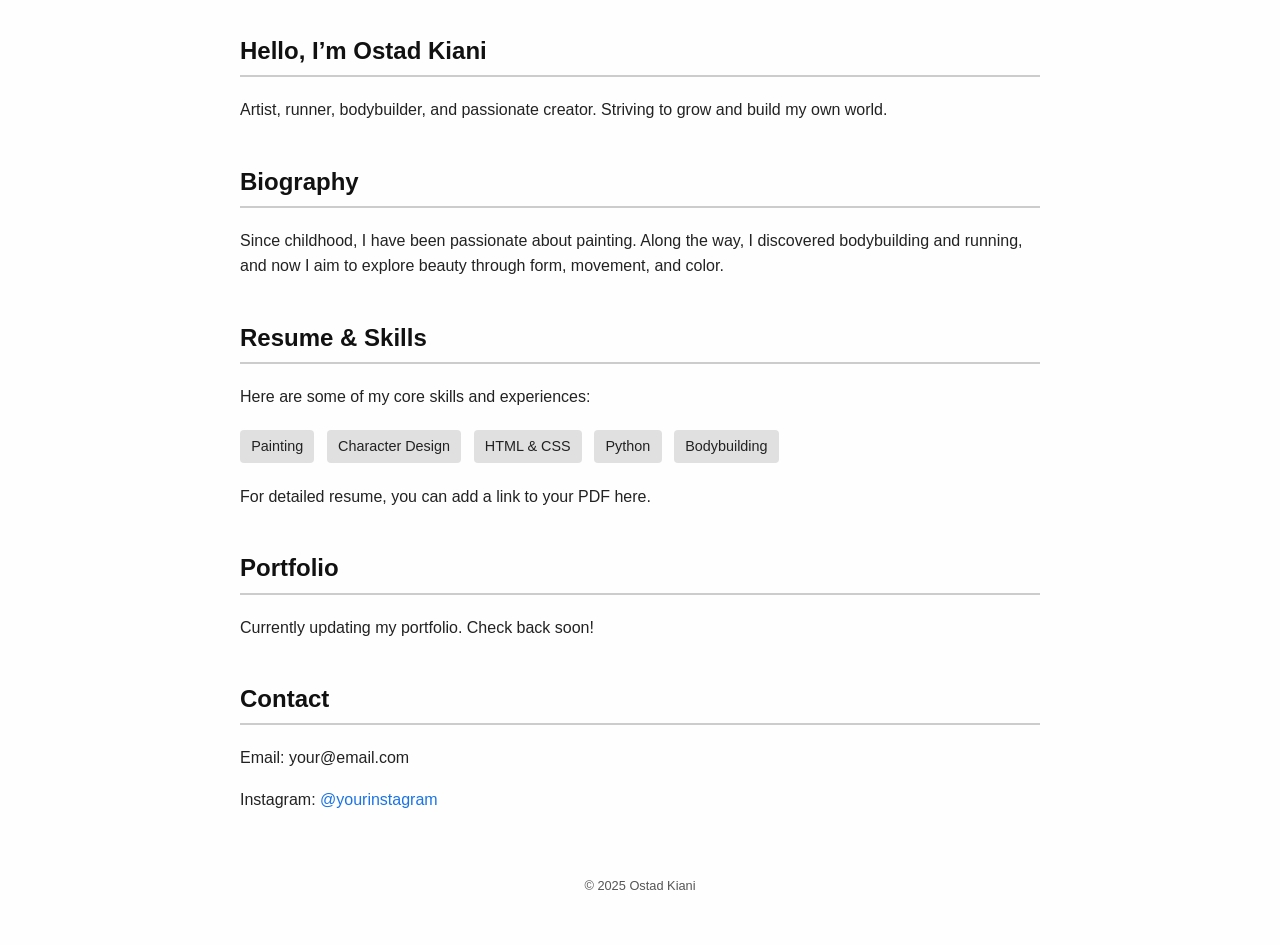
==== index.html.html @ 79afb845 "Add files via upload" ====
<!DOCTYPE html>
<html lang="en">
<head>
  <meta charset="UTF-8" />
  <meta name="viewport" content="width=device-width, initial-scale=1" />
  <title>Ostad Kiani | Personal Website</title>
  <style>
    body {
      font-family: 'Segoe UI', Tahoma, Geneva, Verdana, sans-serif;
      max-width: 800px;
      margin: 2rem auto;
      padding: 0 1rem;
      color: #222;
      background: #fefefe;
      line-height: 1.6;
    }
    h1, h2 {
      color: #111;
      border-bottom: 2px solid #ccc;
      padding-bottom: 0.3rem;
    }
    section {
      margin-bottom: 2.5rem;
    }
    .skills span {
      display: inline-block;
      background: #e0e0e0;
      margin: 0.3rem 0.5rem 0.3rem 0;
      padding: 0.3rem 0.7rem;
      border-radius: 4px;
      font-size: 0.9rem;
    }
    .portfolio img {
      max-width: 100%;
      border-radius: 6px;
      margin-bottom: 1rem;
      box-shadow: 0 2px 5px rgba(0,0,0,0.1);
    }
    a {
      color: #1a73e8;
      text-decoration: none;
    }
    a:hover {
      text-decoration: underline;
    }
    footer {
      text-align: center;
      font-size: 0.8rem;
      color: #555;
      margin-top: 4rem;
      padding-bottom: 1rem;
    }
  </style>
</head>
<body>

  <section id="intro">
    <h1>Hello, I’m Ostad Kiani</h1>
    <p>Artist, runner, bodybuilder, and passionate creator. Striving to grow and build my own world.</p>
  </section>

  <section id="bio">
    <h2>Biography</h2>
    <p>Since childhood, I have been passionate about painting. Along the way, I discovered bodybuilding and running, and now I aim to explore beauty through form, movement, and color.</p>
  </section>

  <section id="resume">
    <h2>Resume & Skills</h2>
    <p>Here are some of my core skills and experiences:</p>
    <div class="skills">
      <span>Painting</span>
      <span>Character Design</span>
      <span>HTML &amp; CSS</span>
      <span>Python</span>
      <span>Bodybuilding</span>
    </div>
    <p>For detailed resume, you can add a link to your PDF here.</p>
  </section>

  <section id="portfolio">
    <h2>Portfolio</h2>
    <p>Currently updating my portfolio. Check back soon!</p>
    <!-- Example of adding an image: 
    <img src="artwork1.jpg" alt="Portrait painting" /> 
    -->
  </section>

  <section id="contact">
    <h2>Contact</h2>
    <p>Email: your@email.com</p>
    <p>Instagram: <a href="https://instagram.com/yourinstagram" target="_blank">@yourinstagram</a></p>
  </section>

  <footer>
    &copy; 2025 Ostad Kiani
  </footer>

</body>
</html>
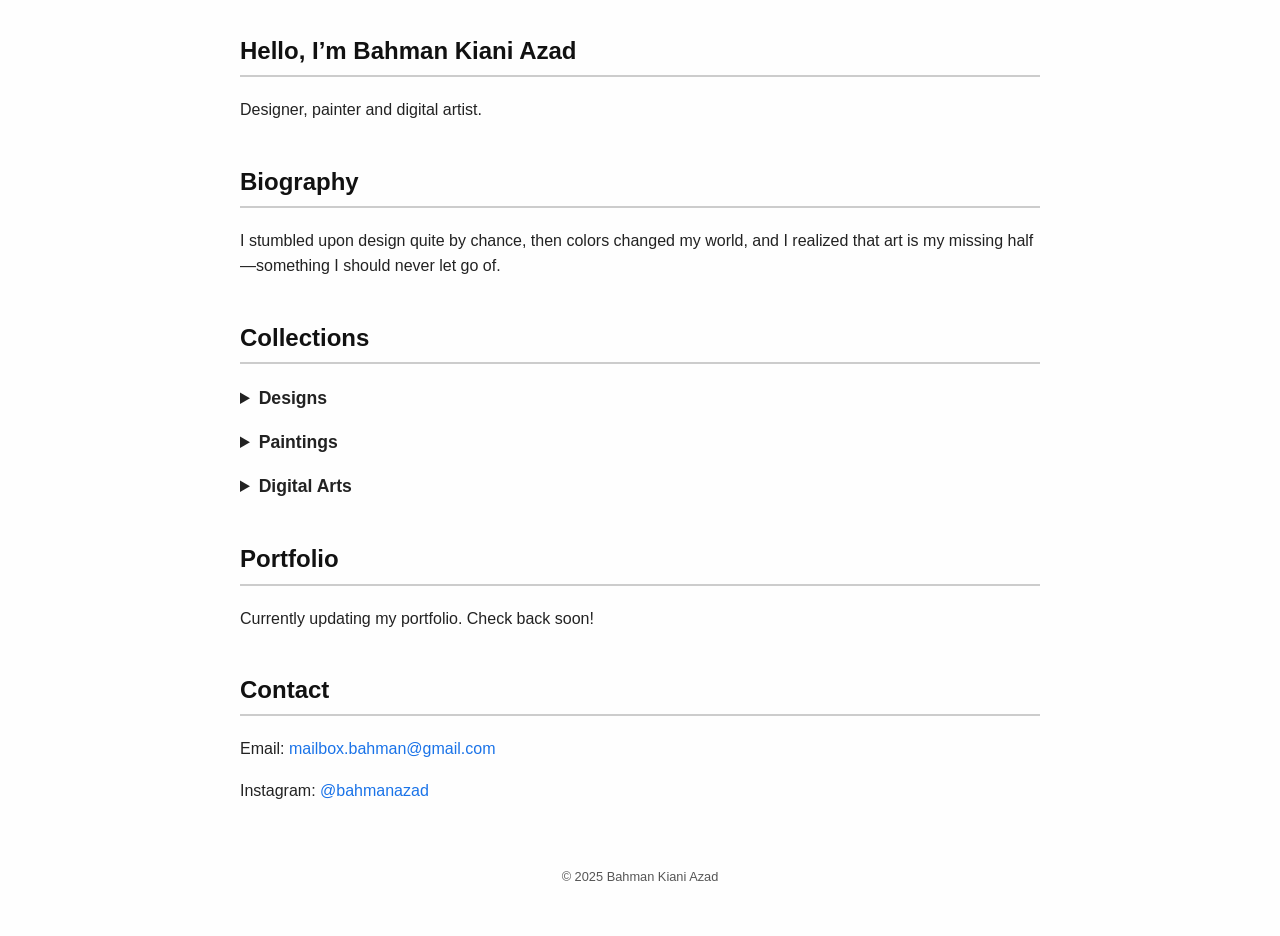
==== commit 13f55847: "Add files via upload" ====
--- a/index.html.html
+++ b/index.html.html
@@ -3,7 +3,7 @@
 <head>
   <meta charset="UTF-8" />
   <meta name="viewport" content="width=device-width, initial-scale=1" />
-  <title>Ostad Kiani | Personal Website</title>
+  <title>Bahman Kiani Azad | Personal Website</title>
   <style>
     body {
       font-family: 'Segoe UI', Tahoma, Geneva, Verdana, sans-serif;
@@ -43,6 +43,15 @@
     a:hover {
       text-decoration: underline;
     }
+    details {
+      margin-bottom: 1rem;
+      cursor: pointer;
+    }
+    summary {
+      font-weight: bold;
+      font-size: 1.1rem;
+      outline: none;
+    }
     footer {
       text-align: center;
       font-size: 0.8rem;
@@ -55,26 +64,32 @@
 <body>
 
   <section id="intro">
-    <h1>Hello, I’m Ostad Kiani</h1>
-    <p>Artist, runner, bodybuilder, and passionate creator. Striving to grow and build my own world.</p>
+    <h1>Hello, I’m Bahman Kiani Azad</h1>
+    <p>Designer, painter and digital artist.</p>
   </section>
 
   <section id="bio">
     <h2>Biography</h2>
-    <p>Since childhood, I have been passionate about painting. Along the way, I discovered bodybuilding and running, and now I aim to explore beauty through form, movement, and color.</p>
+    <p>I stumbled upon design quite by chance, then colors changed my world, and I realized that art is my missing half—something I should never let go of.</p>
   </section>
 
-  <section id="resume">
-    <h2>Resume & Skills</h2>
-    <p>Here are some of my core skills and experiences:</p>
-    <div class="skills">
-      <span>Painting</span>
-      <span>Character Design</span>
-      <span>HTML &amp; CSS</span>
-      <span>Python</span>
-      <span>Bodybuilding</span>
-    </div>
-    <p>For detailed resume, you can add a link to your PDF here.</p>
+  <section id="collections">
+    <h2>Collections</h2>
+    
+    <details>
+      <summary>Designs</summary>
+      <p>A collection of my best design projects.</p>
+    </details>
+    
+    <details>
+      <summary>Paintings</summary>
+      <p>A gallery of my paintings in various styles and techniques.</p>
+    </details>
+    
+    <details>
+      <summary>Digital Arts</summary>
+      <p>Examples of digital artwork and creative pieces.</p>
+    </details>
   </section>
 
   <section id="portfolio">
@@ -87,13 +102,13 @@
 
   <section id="contact">
     <h2>Contact</h2>
-    <p>Email: your@email.com</p>
-    <p>Instagram: <a href="https://instagram.com/yourinstagram" target="_blank">@yourinstagram</a></p>
+    <p>Email: <a href="mailto:mailbox.bahman@gmail.com">mailbox.bahman@gmail.com</a></p>
+    <p>Instagram: <a href="https://instagram.com/bahmanazad" target="_blank">@bahmanazad</a></p>
   </section>
 
   <footer>
-    &copy; 2025 Ostad Kiani
+    &copy; 2025 Bahman Kiani Azad
   </footer>
 
 </body>
-</html>
+</html>
